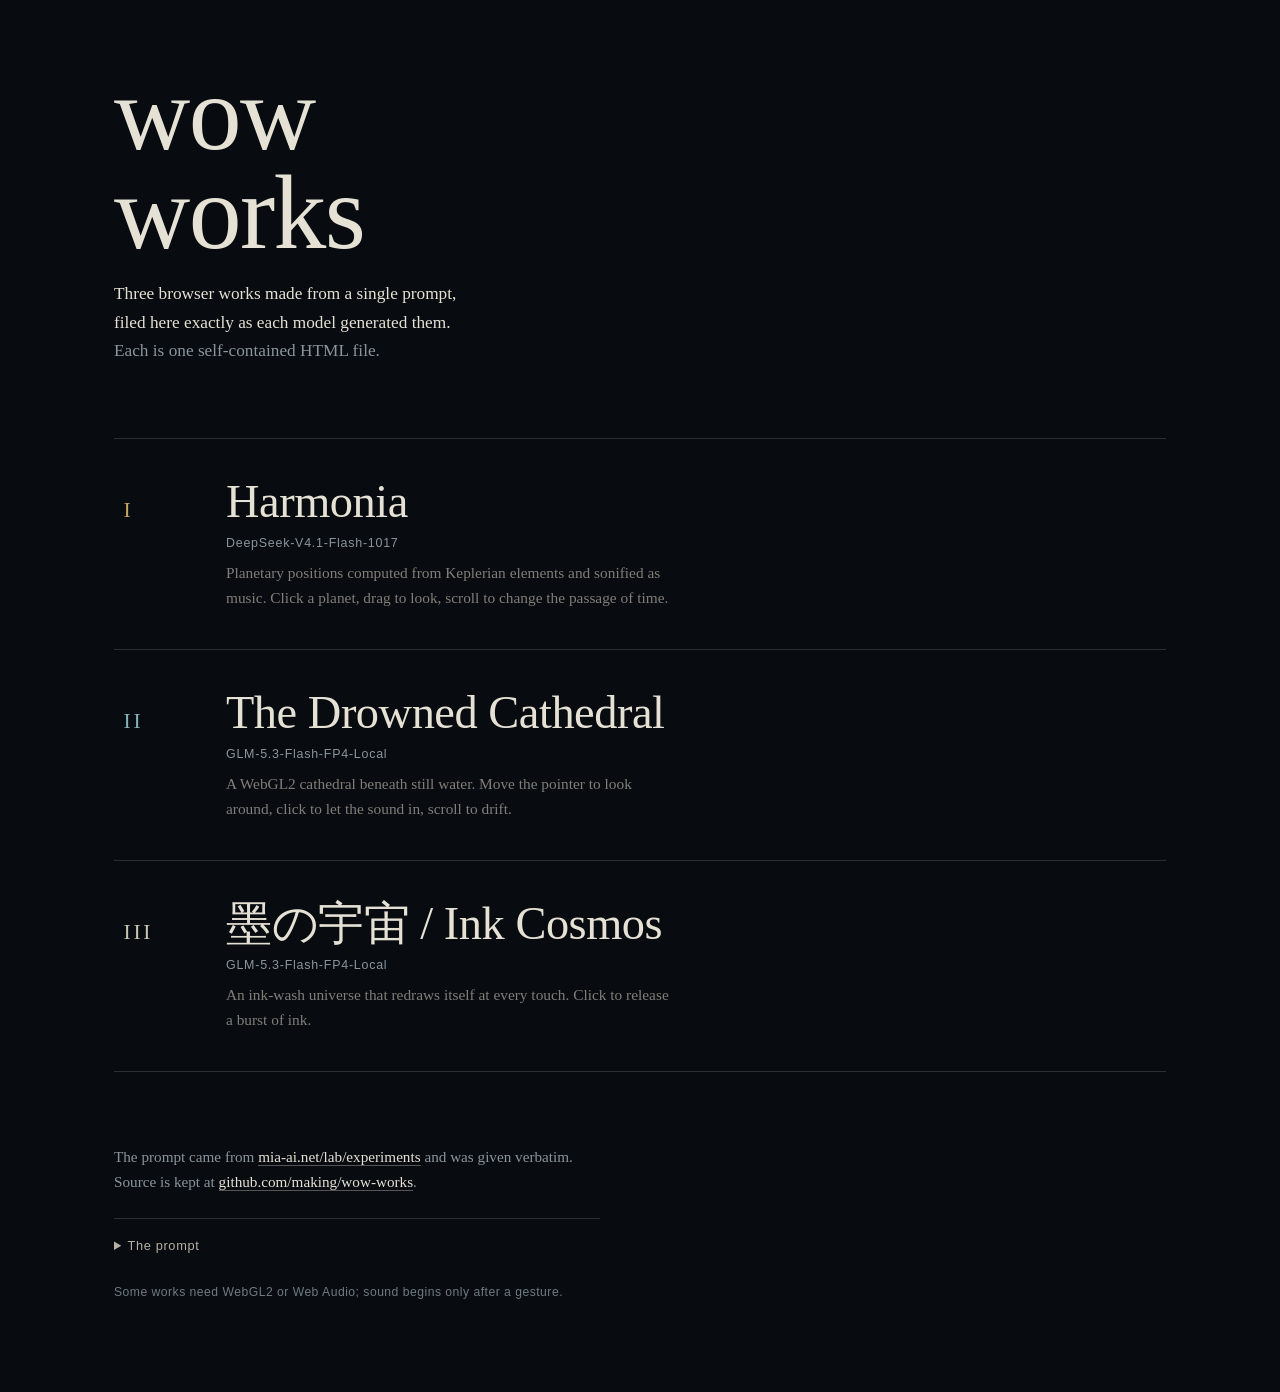
==== index.html @ 3332f5a8 "Publish works on GitHub Pages with a landing index Add a GitHub Actions workflow that deploys the re" ====
<!doctype html>
<html lang="en">
<head>
<meta charset="utf-8">
<meta name="viewport" content="width=device-width, initial-scale=1">
<meta name="color-scheme" content="dark">
<title>wow works</title>
<meta name="description" content="Three browser works made from one prompt, filed as they were generated.">
<style>
  :root{
    --field:#080c10;
    --paper:#e6e1d5;
    --muted:#8a949c;
    --rule:rgba(230,225,213,.16);
    --rule-strong:rgba(230,225,213,.34);
    --focus:#9dbcb6;
    --display:"Didot","Bodoni 72","Hoefler Text","Baskerville",Georgia,serif;
    --text:"Hoefler Text","Iowan Old Style",Palatino,"Book Antiqua",Georgia,serif;
    --meta:"Helvetica Neue",Helvetica,Arial,sans-serif;
  }
  *{box-sizing:border-box}
  html,body{margin:0;background:var(--field);color:var(--paper)}
  body{font-family:var(--text);-webkit-font-smoothing:antialiased;text-rendering:optimizeLegibility}
  .page{max-width:1180px;margin:0 auto;padding:clamp(1.5rem,5vw,4.5rem) clamp(1.25rem,5vw,4.5rem) clamp(2rem,6vw,5rem)}

  header{max-width:46ch}
  h1{
    font-family:var(--display);
    font-weight:400;
    font-size:clamp(2.9rem,8.5vw,6.6rem);
    line-height:.94;
    letter-spacing:-.015em;
    margin:0 0 1.1rem;
  }
  .lead{
    margin:0;
    font-size:clamp(1rem,1.35vw,1.18rem);
    line-height:1.65;
    color:var(--paper);
  }
  .lead em{font-style:italic}
  .lead span{color:var(--muted)}

  ol.works{list-style:none;margin:clamp(2.2rem,6vw,4.5rem) 0 0;padding:0;border-bottom:1px solid var(--rule)}
  ol.works li{border-top:1px solid var(--rule)}
  .work a{
    display:grid;
    grid-template-columns:clamp(2.6rem,6vw,5rem) minmax(0,1fr);
    align-items:baseline;
    gap:clamp(.6rem,2vw,1.6rem);
    padding:clamp(1.15rem,3.2vw,2.4rem) clamp(.2rem,1vw,.6rem);
    color:inherit;
    text-decoration:none;
    position:relative;
    transition:background-color 260ms ease;
  }
  .work a::before{
    content:"";
    position:absolute;
    inset:0 -.4rem;
    border-left:2px solid transparent;
    transition:border-color 260ms ease;
    pointer-events:none;
  }
  .work a:hover{background:rgba(230,225,213,.025)}
  .work a:hover::before,.work a:focus-visible::before{border-left-color:var(--mark)}
  .work a:focus-visible{outline:1px solid var(--focus);outline-offset:-1px}

  .numeral{
    font-family:var(--display);
    font-size:clamp(1rem,1.8vw,1.35rem);
    font-variant-numeric:lining-nums;
    letter-spacing:.12em;
    color:var(--mark);
    line-height:1;
  }
  .name{
    display:block;
    font-family:var(--display);
    font-weight:400;
    font-size:clamp(1.55rem,4.2vw,2.9rem);
    line-height:1.08;
    letter-spacing:-.01em;
  }
  .model{
    display:block;
    margin-top:.55rem;
    font-family:var(--meta);
    font-size:.78rem;
    letter-spacing:.06em;
    color:var(--muted);
  }
  .desc{
    display:block;
    max-width:58ch;
    margin-top:.7rem;
    font-size:clamp(.95rem,1.2vw,1.05rem);
    line-height:1.6;
    color:#cfcabd;
    opacity:.6;
    transition:opacity 320ms ease;
  }
  .work a:hover .desc,.work a:focus-visible .desc{opacity:1}

  footer{
    margin-top:clamp(2.5rem,6vw,4.5rem);
    max-width:64ch;
    color:var(--muted);
    font-size:.95rem;
    line-height:1.7;
  }
  footer a{color:var(--paper);text-decoration:none;border-bottom:1px solid var(--rule-strong)}
  footer a:hover,footer a:focus-visible{border-bottom-color:var(--focus)}
  footer a:focus-visible{outline:1px solid var(--focus);outline-offset:3px}
  details{margin-top:1.4rem;border-top:1px solid var(--rule);padding-top:1rem}
  summary{cursor:pointer;font-family:var(--meta);font-size:.8rem;letter-spacing:.05em;color:#b6b1a4}
  summary:focus-visible{outline:1px solid var(--focus);outline-offset:3px}
  blockquote{
    margin:1rem 0 0;
    padding-left:1rem;
    border-left:1px solid var(--rule);
    font-style:italic;
    white-space:pre-line;
    color:#b9b4a7;
  }
  .fine{margin-top:1.6rem;font-family:var(--meta);font-size:.76rem;letter-spacing:.04em;color:#6f7a82}

  @media (prefers-reduced-motion:reduce){
    .work a,.desc,.work a::before{transition:none}
    .desc{transform:none}
  }
</style>
</head>
<body>
<div class="page">
  <header>
    <h1>wow works</h1>
    <p class="lead">Three browser works made from a single prompt, filed here exactly as each model generated them. <span>Each is one self-contained HTML file.</span></p>
  </header>

  <ol class="works">
    <li class="work" style="--mark:#c9a35f">
      <a href="DeepSeek-V4.1-Flash-1017/harmonia/">
        <span class="numeral" aria-hidden="true">I</span>
        <span>
          <span class="name">Harmonia</span>
          <span class="model">DeepSeek-V4.1-Flash-1017</span>
          <span class="desc">Planetary positions computed from Keplerian elements and sonified as music. Click a planet, drag to look, scroll to change the passage of time.</span>
        </span>
      </a>
    </li>
    <li class="work" style="--mark:#82b3b8">
      <a href="GLM-5.3-Flash-FP4-Local/abyss-cathedral/">
        <span class="numeral" aria-hidden="true">II</span>
        <span>
          <span class="name">The Drowned Cathedral</span>
          <span class="model">GLM-5.3-Flash-FP4-Local</span>
          <span class="desc">A WebGL2 cathedral beneath still water. Move the pointer to look around, click to let the sound in, scroll to drift.</span>
        </span>
      </a>
    </li>
    <li class="work" style="--mark:#c9c3b6">
      <a href="GLM-5.3-Flash-FP4-Local/ink-cosmos/">
        <span class="numeral" aria-hidden="true">III</span>
        <span>
          <span class="name">墨の宇宙 / Ink Cosmos</span>
          <span class="model">GLM-5.3-Flash-FP4-Local</span>
          <span class="desc">An ink-wash universe that redraws itself at every touch. Click to release a burst of ink.</span>
        </span>
      </a>
    </li>
  </ol>

  <footer>
    <p>The prompt came from <a href="https://mia-ai.net/lab/experiments">mia-ai.net/lab/experiments</a> and was given verbatim. Source is kept at <a href="https://github.com/making/wow-works">github.com/making/wow-works</a>.</p>
    <details>
      <summary>The prompt</summary>
      <blockquote>Build me something when people see it, they will say "Wow". Must be immersive, when people see it, they will be stunned by what they see.

This can be a video, or anything else you can think of.

Be creative. Go wild. Dig deep.

No AI slop. Something unique, think outside of the box. Think big. Think amazing. Something no other model done before.

Be proud. Show your best. Don't disappoint.</blockquote>
    </details>
    <p class="fine">Some works need WebGL2 or Web Audio; sound begins only after a gesture.</p>
  </footer>
</div>
</body>
</html>
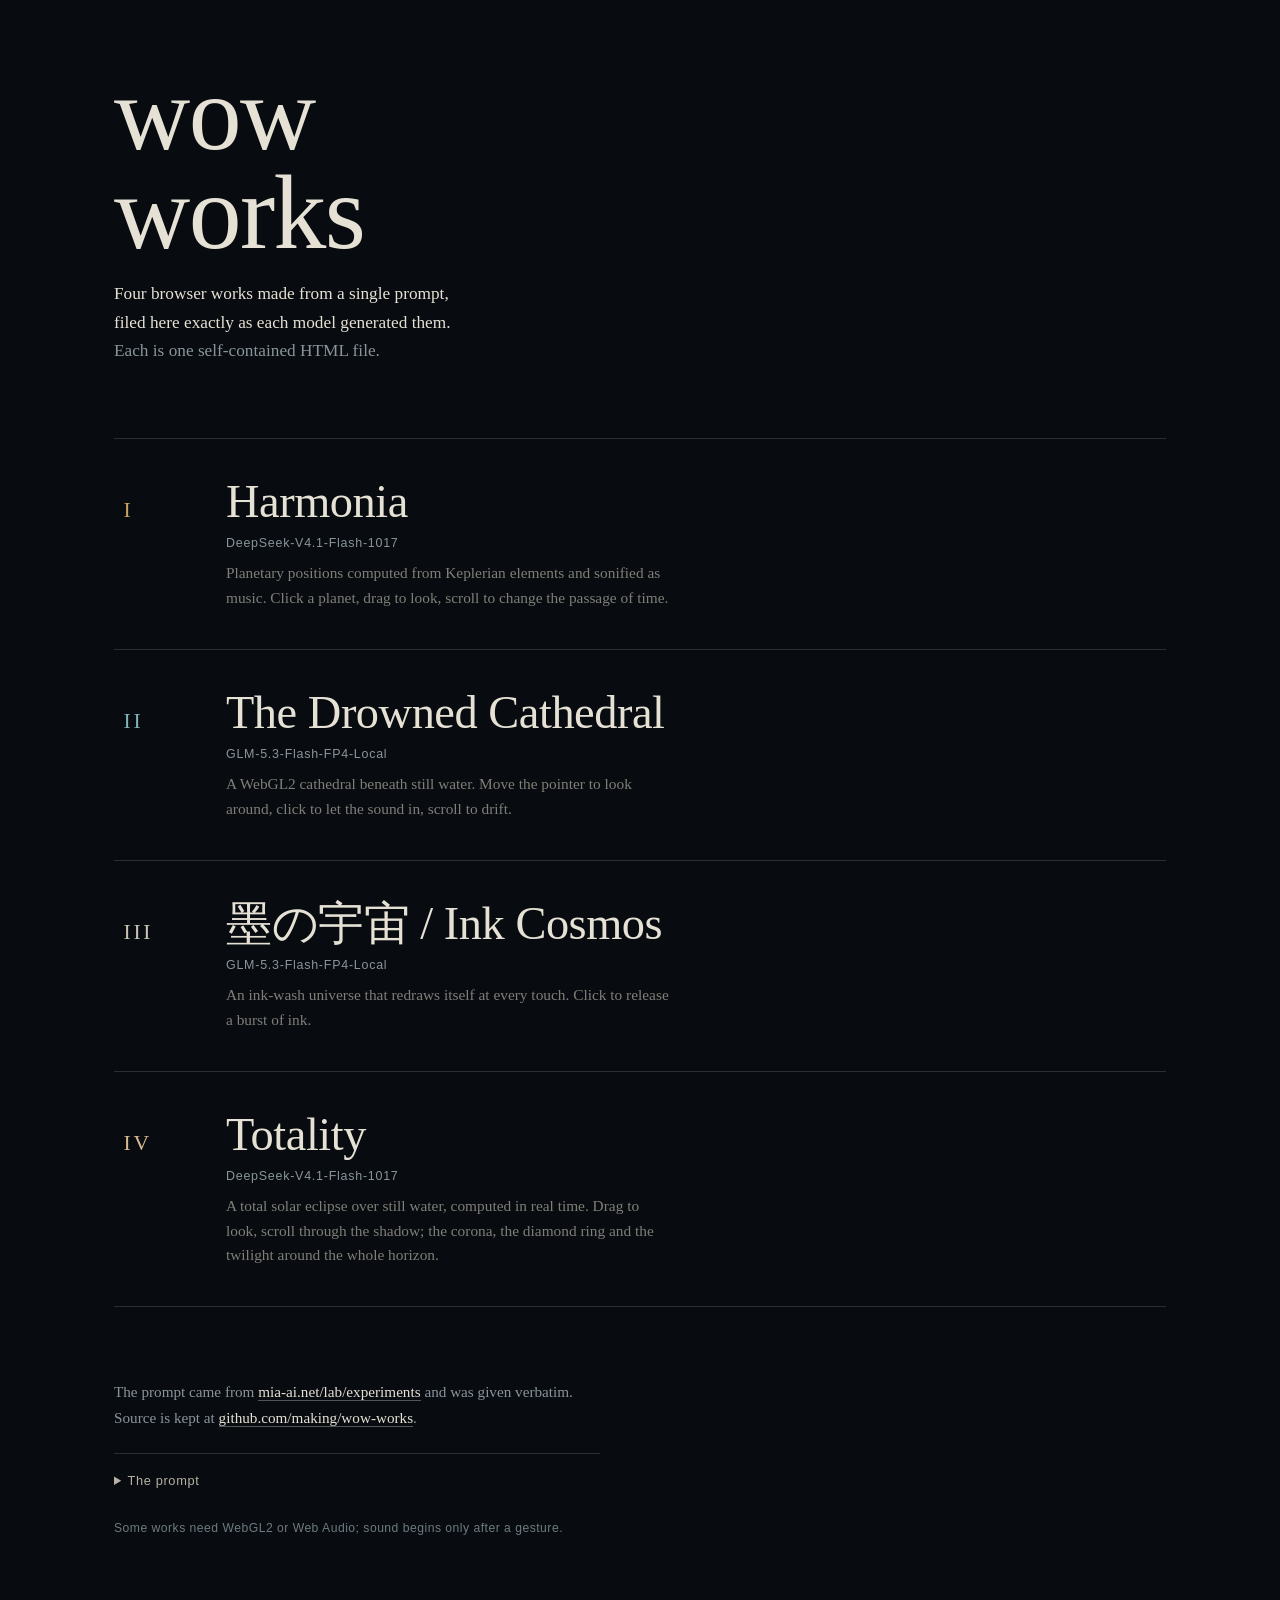
==== commit a65c5d15: "Add Totality: a composed total eclipse over still water A single-file WebGL2 work. The eclipse is co" ====
--- a/index.html
+++ b/index.html
@@ -5,7 +5,7 @@
 <meta name="viewport" content="width=device-width, initial-scale=1">
 <meta name="color-scheme" content="dark">
 <title>wow works</title>
-<meta name="description" content="Three browser works made from one prompt, filed as they were generated.">
+<meta name="description" content="Four browser works made from one prompt, filed as they were generated.">
 <style>
   :root{
     --field:#080c10;
@@ -135,7 +135,7 @@
 <div class="page">
   <header>
     <h1>wow works</h1>
-    <p class="lead">Three browser works made from a single prompt, filed here exactly as each model generated them. <span>Each is one self-contained HTML file.</span></p>
+    <p class="lead">Four browser works made from a single prompt, filed here exactly as each model generated them. <span>Each is one self-contained HTML file.</span></p>
   </header>
 
   <ol class="works">
@@ -166,6 +166,16 @@
           <span class="name">墨の宇宙 / Ink Cosmos</span>
           <span class="model">GLM-5.3-Flash-FP4-Local</span>
           <span class="desc">An ink-wash universe that redraws itself at every touch. Click to release a burst of ink.</span>
+        </span>
+      </a>
+    </li>
+    <li class="work" style="--mark:#d9b98f">
+      <a href="DeepSeek-V4.1-Flash-1017/totality/">
+        <span class="numeral" aria-hidden="true">IV</span>
+        <span>
+          <span class="name">Totality</span>
+          <span class="model">DeepSeek-V4.1-Flash-1017</span>
+          <span class="desc">A total solar eclipse over still water, computed in real time. Drag to look, scroll through the shadow; the corona, the diamond ring and the twilight around the whole horizon.</span>
         </span>
       </a>
     </li>
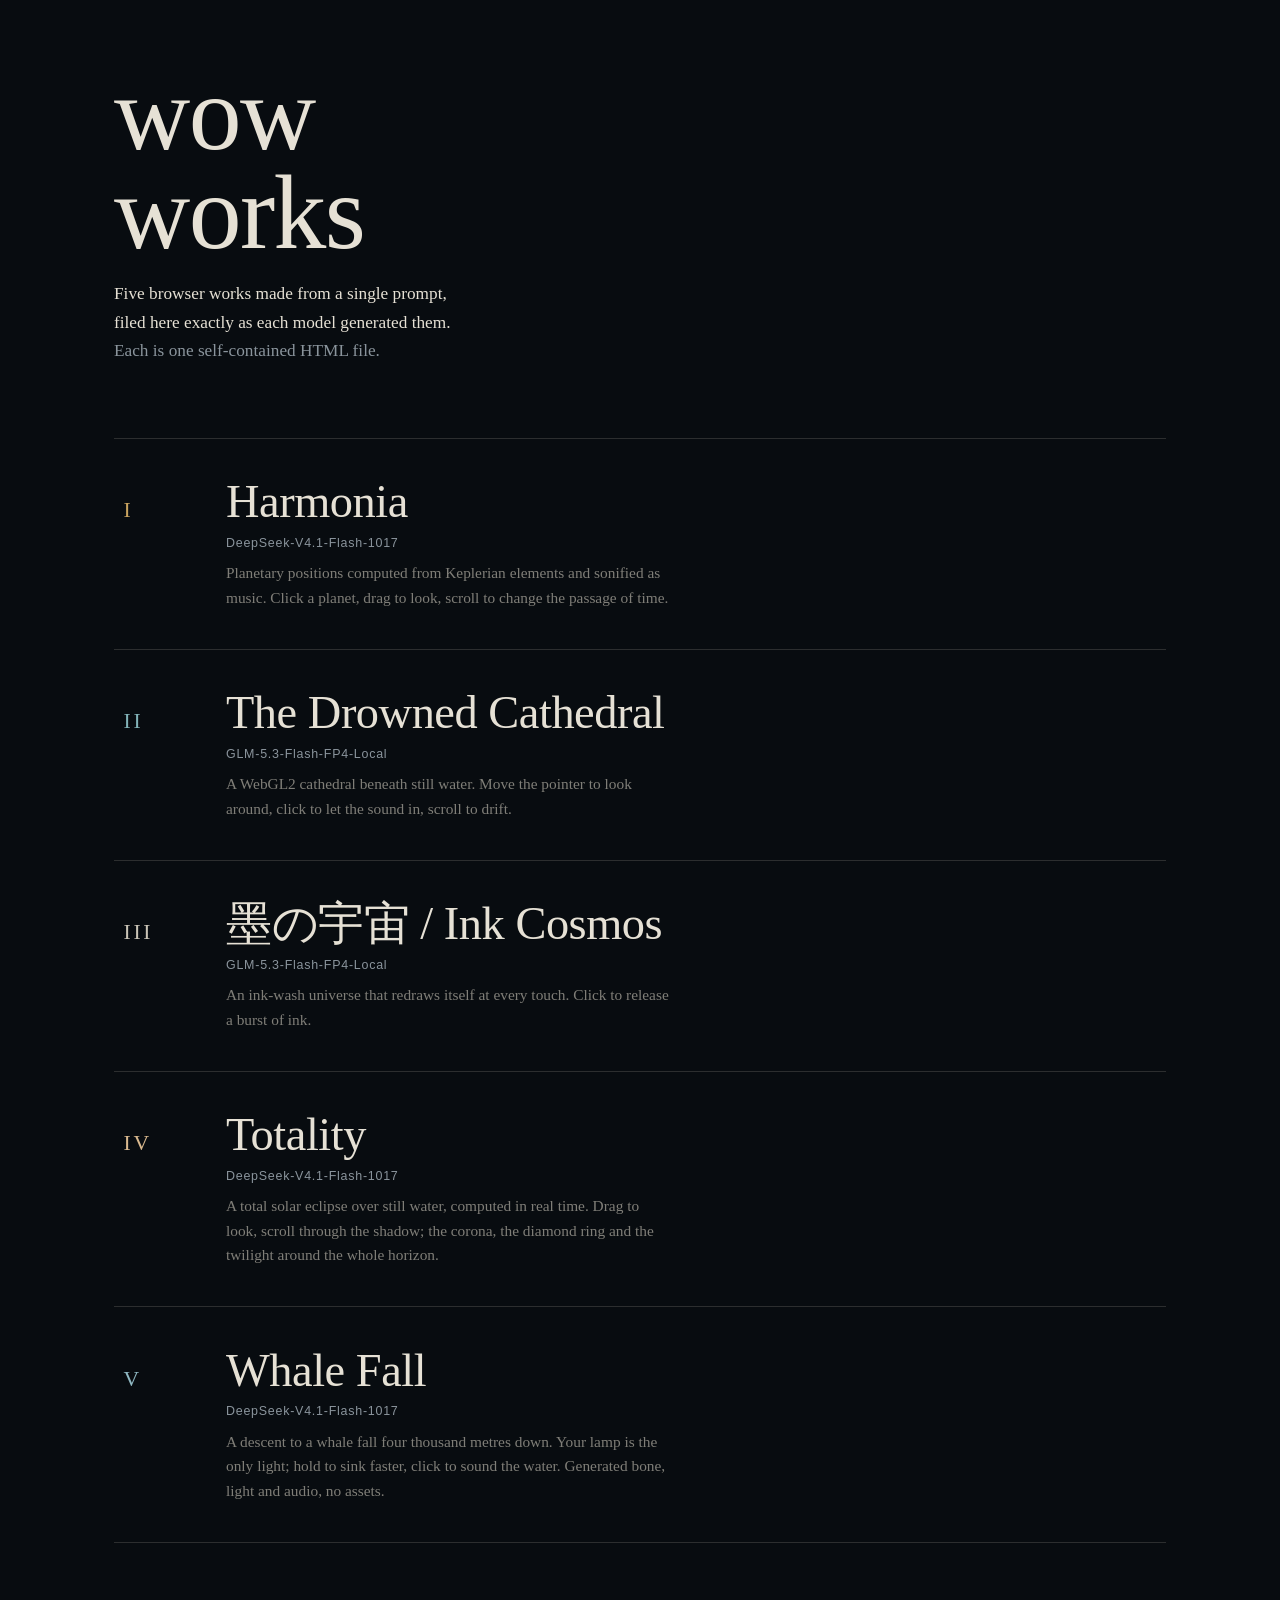
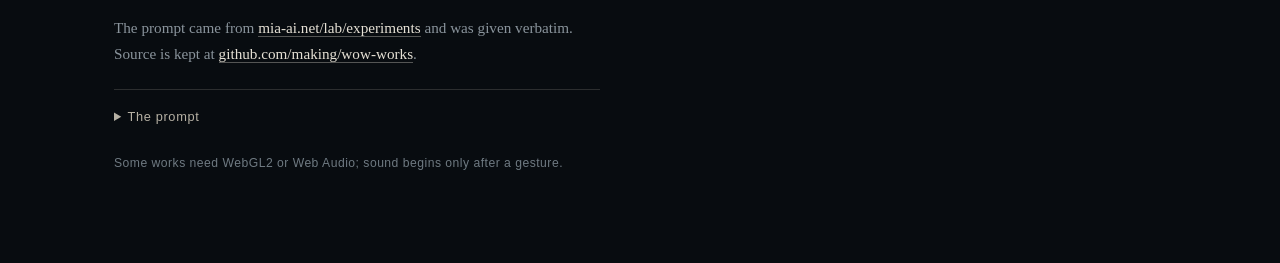
==== commit d832e0f4: "Add Whale Fall: a descent to a whale fall at 4,000 m An interactive requiem built as a single self-c" ====
--- a/index.html
+++ b/index.html
@@ -135,7 +135,7 @@
 <div class="page">
   <header>
     <h1>wow works</h1>
-    <p class="lead">Four browser works made from a single prompt, filed here exactly as each model generated them. <span>Each is one self-contained HTML file.</span></p>
+    <p class="lead">Five browser works made from a single prompt, filed here exactly as each model generated them. <span>Each is one self-contained HTML file.</span></p>
   </header>
 
   <ol class="works">
@@ -176,6 +176,16 @@
           <span class="name">Totality</span>
           <span class="model">DeepSeek-V4.1-Flash-1017</span>
           <span class="desc">A total solar eclipse over still water, computed in real time. Drag to look, scroll through the shadow; the corona, the diamond ring and the twilight around the whole horizon.</span>
+        </span>
+      </a>
+    </li>
+    <li class="work" style="--mark:#8fb8c2">
+      <a href="DeepSeek-V4.1-Flash-1017/whale-fall/">
+        <span class="numeral" aria-hidden="true">V</span>
+        <span>
+          <span class="name">Whale Fall</span>
+          <span class="model">DeepSeek-V4.1-Flash-1017</span>
+          <span class="desc">A descent to a whale fall four thousand metres down. Your lamp is the only light; hold to sink faster, click to sound the water. Generated bone, light and audio, no assets.</span>
         </span>
       </a>
     </li>
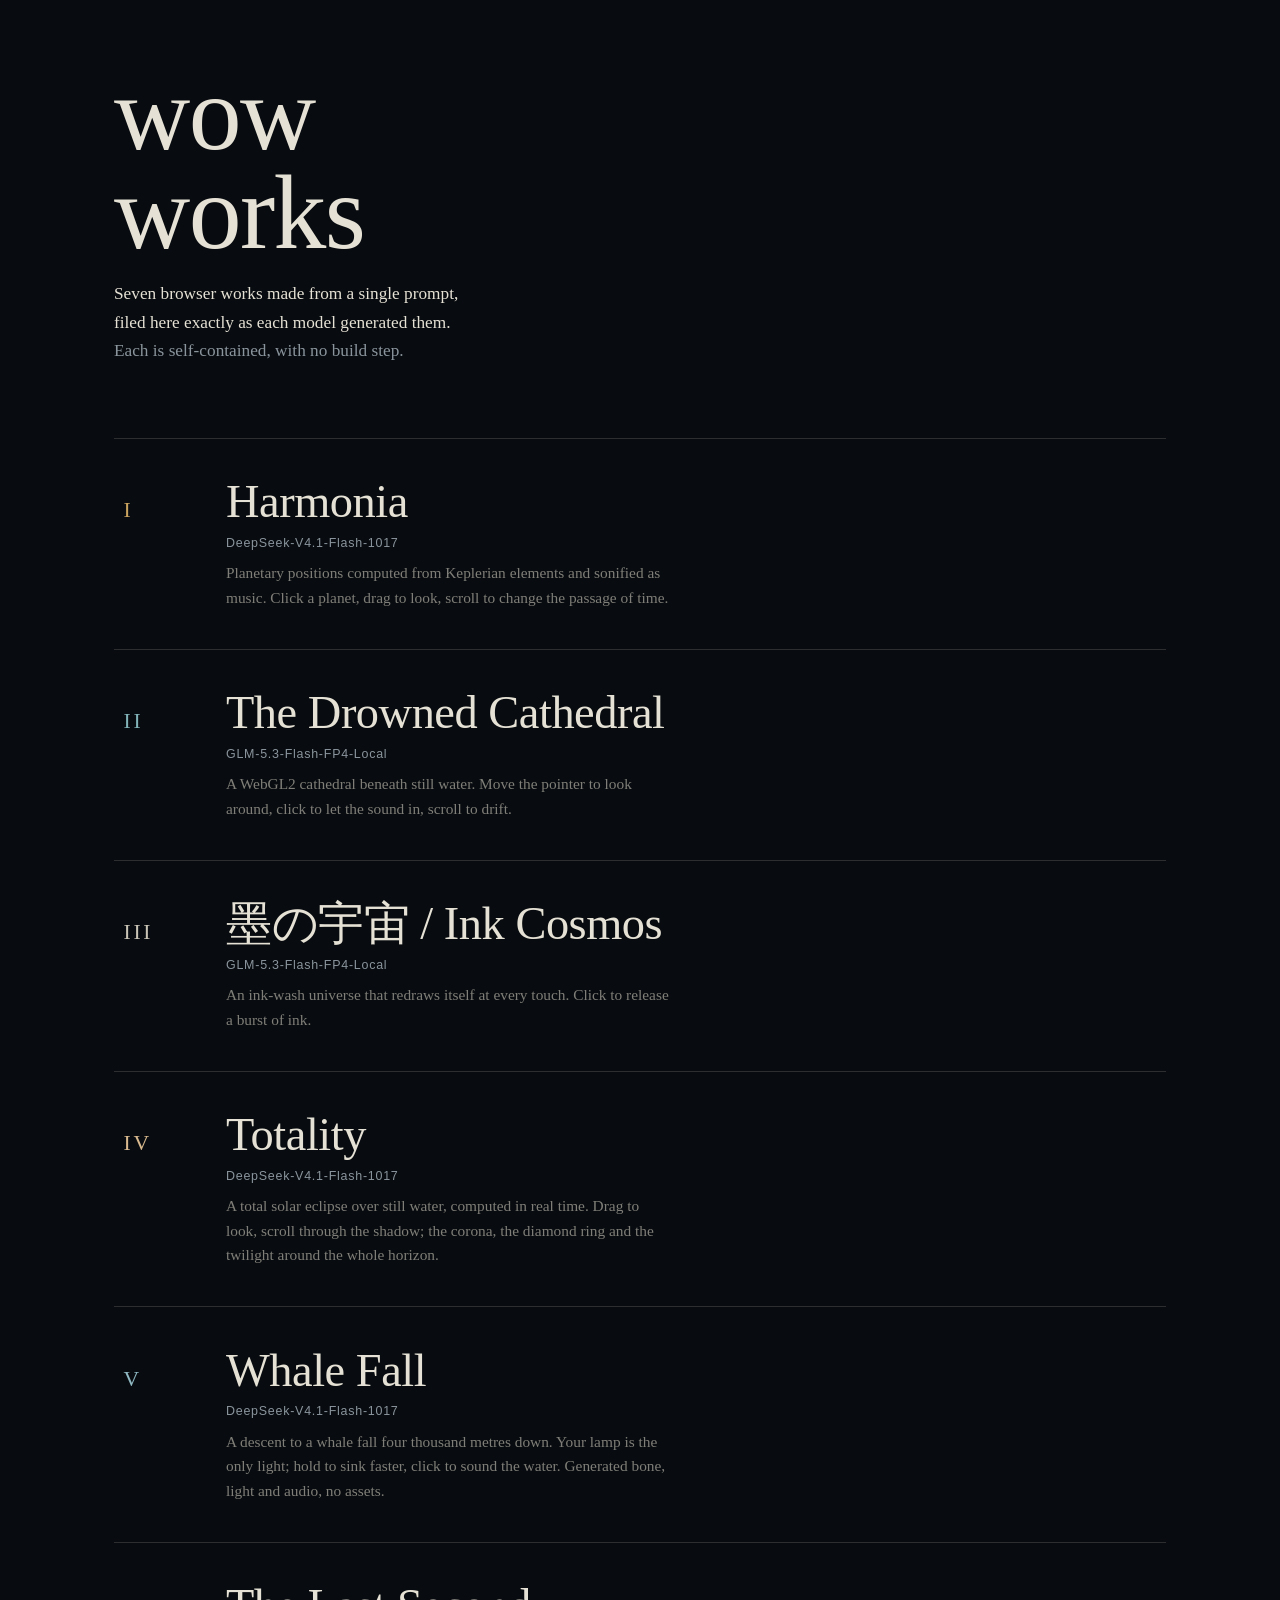
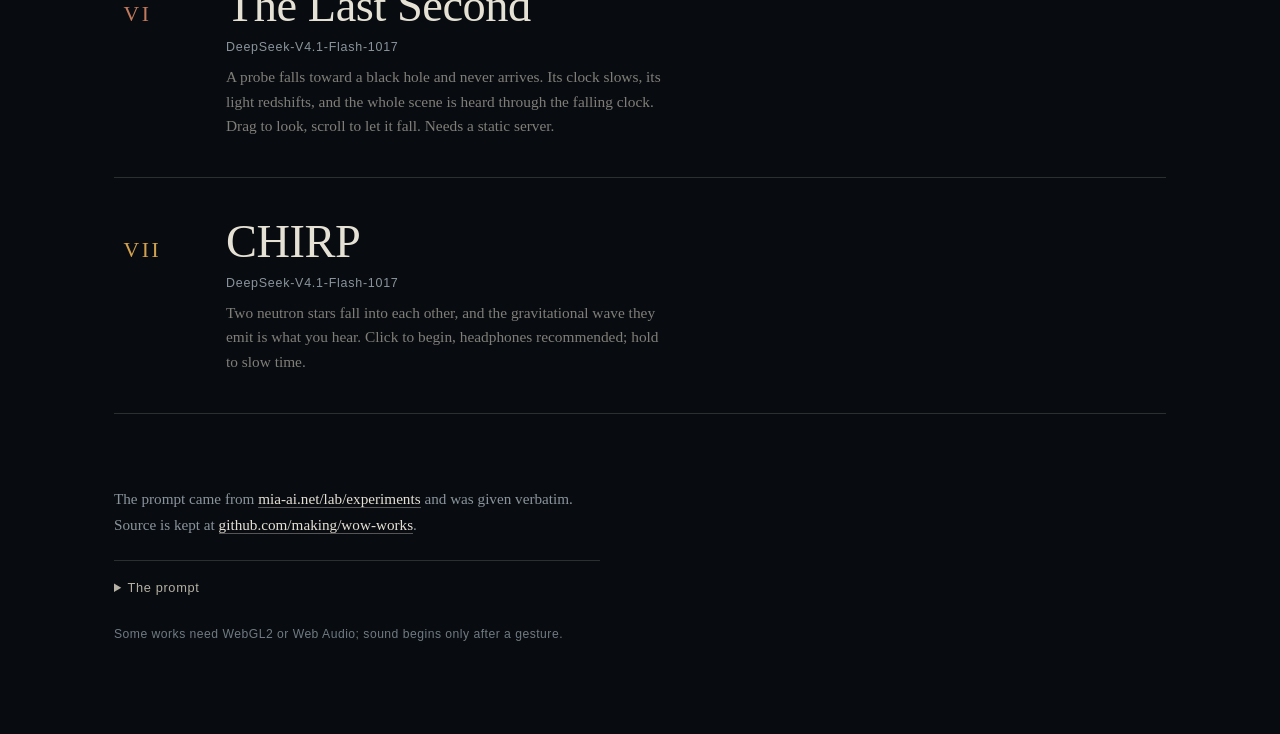
==== commit 134bbe3b: "Link CHIRP and The Last Second from the index Co-Authored-By: DeepSeek-V4.1-Flash-1017 <noreply@anth" ====
--- a/index.html
+++ b/index.html
@@ -5,7 +5,7 @@
 <meta name="viewport" content="width=device-width, initial-scale=1">
 <meta name="color-scheme" content="dark">
 <title>wow works</title>
-<meta name="description" content="Four browser works made from one prompt, filed as they were generated.">
+<meta name="description" content="Seven browser works made from one prompt, filed as they were generated.">
 <style>
   :root{
     --field:#080c10;
@@ -135,7 +135,7 @@
 <div class="page">
   <header>
     <h1>wow works</h1>
-    <p class="lead">Five browser works made from a single prompt, filed here exactly as each model generated them. <span>Each is one self-contained HTML file.</span></p>
+    <p class="lead">Seven browser works made from a single prompt, filed here exactly as each model generated them. <span>Each is self-contained, with no build step.</span></p>
   </header>
 
   <ol class="works">
@@ -186,6 +186,26 @@
           <span class="name">Whale Fall</span>
           <span class="model">DeepSeek-V4.1-Flash-1017</span>
           <span class="desc">A descent to a whale fall four thousand metres down. Your lamp is the only light; hold to sink faster, click to sound the water. Generated bone, light and audio, no assets.</span>
+        </span>
+      </a>
+    </li>
+    <li class="work" style="--mark:#c2795c">
+      <a href="DeepSeek-V4.1-Flash-1017/last-second/">
+        <span class="numeral" aria-hidden="true">VI</span>
+        <span>
+          <span class="name">The Last Second</span>
+          <span class="model">DeepSeek-V4.1-Flash-1017</span>
+          <span class="desc">A probe falls toward a black hole and never arrives. Its clock slows, its light redshifts, and the whole scene is heard through the falling clock. Drag to look, scroll to let it fall. Needs a static server.</span>
+        </span>
+      </a>
+    </li>
+    <li class="work" style="--mark:#d4a24c">
+      <a href="DeepSeek-V4.1-Flash-1017/chirp/">
+        <span class="numeral" aria-hidden="true">VII</span>
+        <span>
+          <span class="name">CHIRP</span>
+          <span class="model">DeepSeek-V4.1-Flash-1017</span>
+          <span class="desc">Two neutron stars fall into each other, and the gravitational wave they emit is what you hear. Click to begin, headphones recommended; hold to slow time.</span>
         </span>
       </a>
     </li>
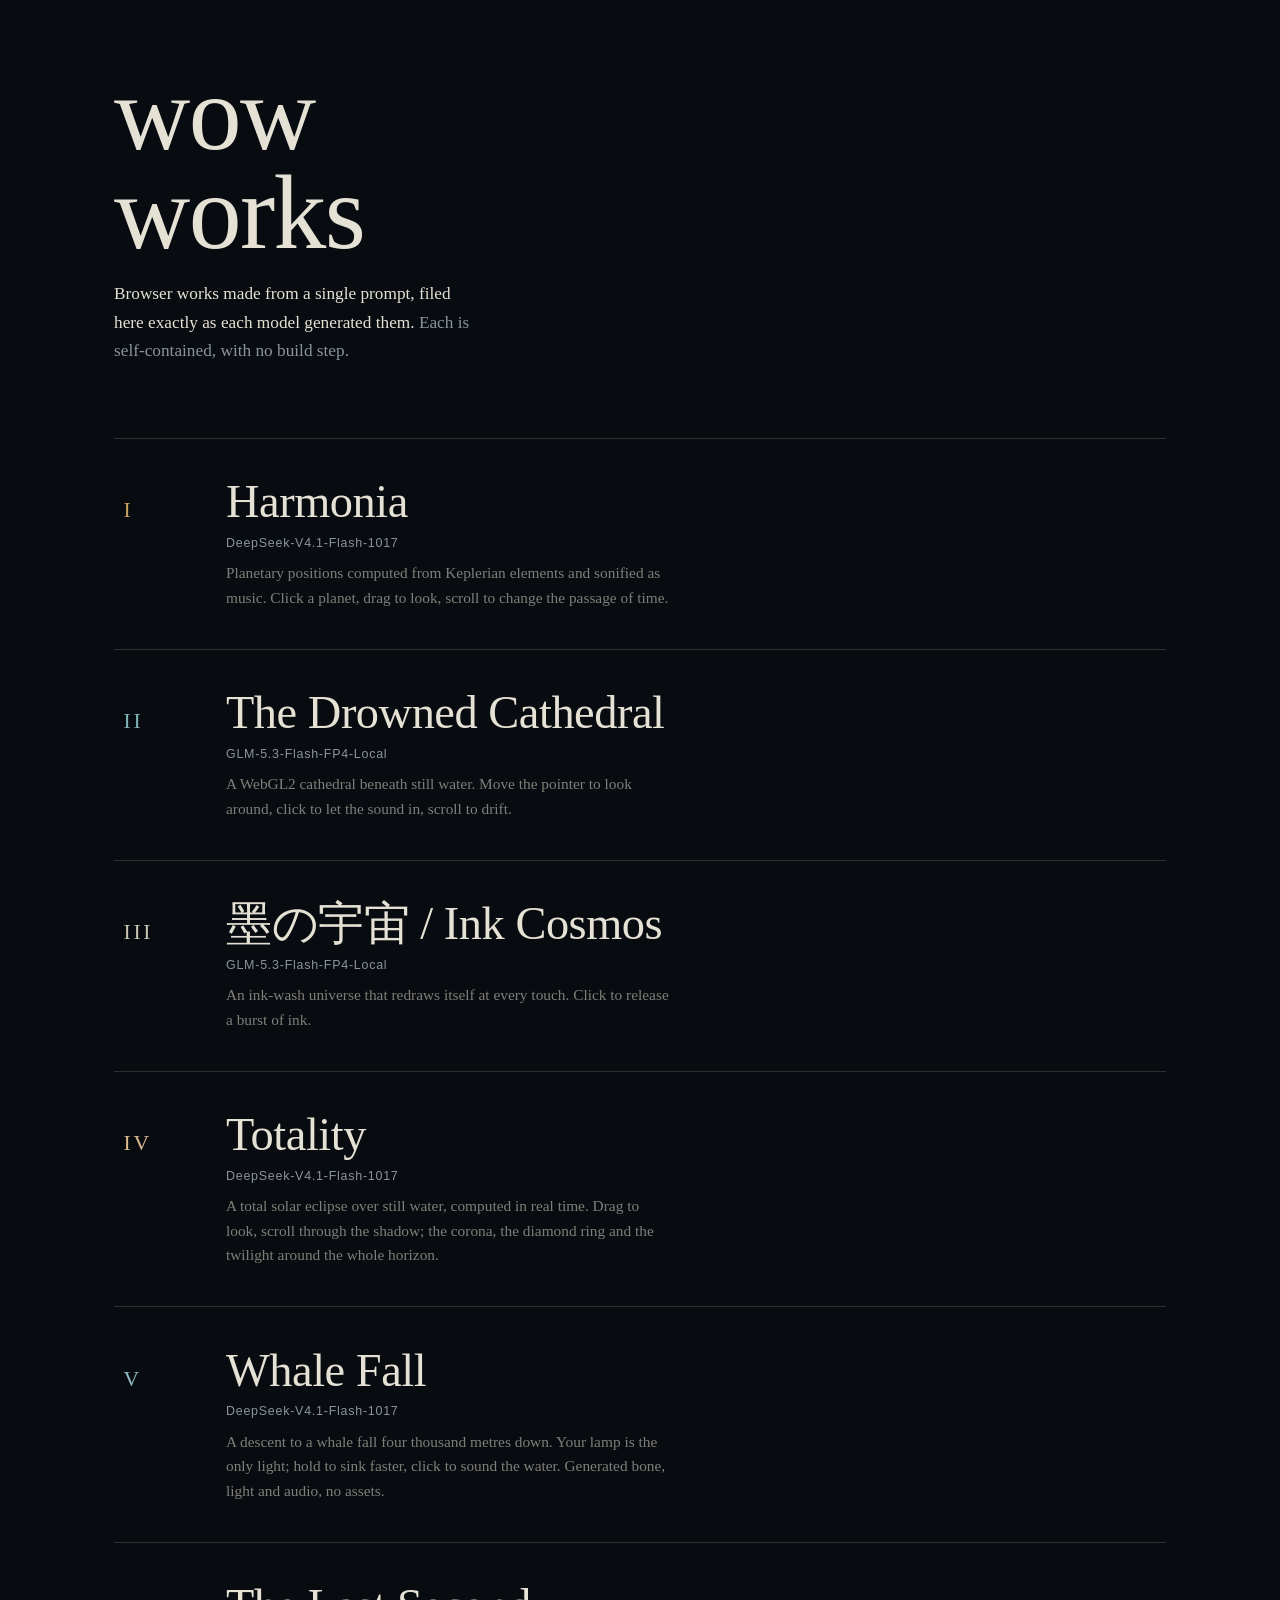
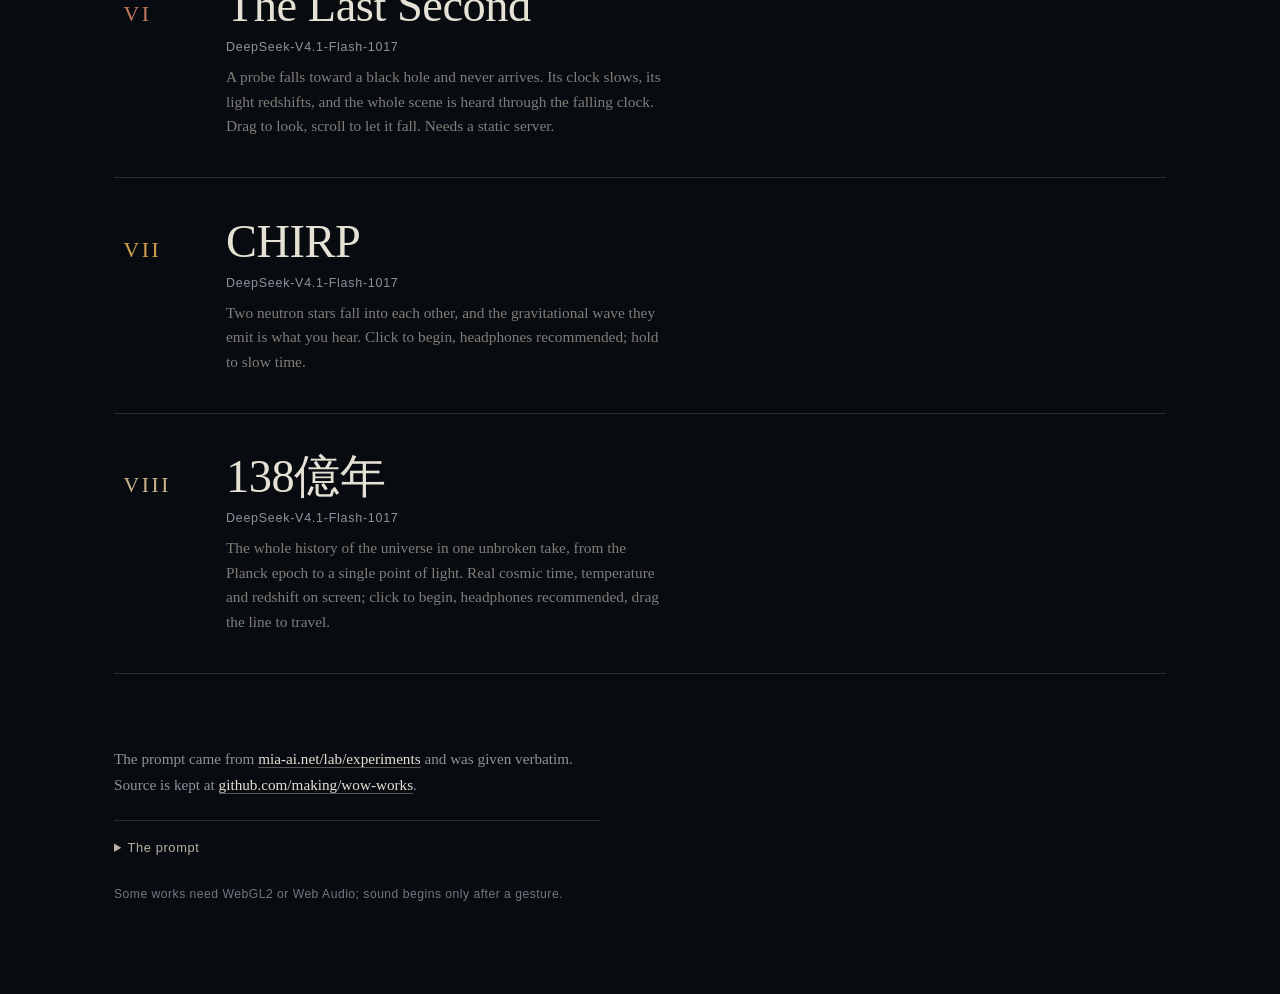
==== commit 68399dd1: "Add 138億年: the universe's history as one unbroken take A single continuous shot from the Planck epoc" ====
--- a/index.html
+++ b/index.html
@@ -5,7 +5,7 @@
 <meta name="viewport" content="width=device-width, initial-scale=1">
 <meta name="color-scheme" content="dark">
 <title>wow works</title>
-<meta name="description" content="Seven browser works made from one prompt, filed as they were generated.">
+<meta name="description" content="Browser works made from one prompt, filed as they were generated.">
 <style>
   :root{
     --field:#080c10;
@@ -135,7 +135,7 @@
 <div class="page">
   <header>
     <h1>wow works</h1>
-    <p class="lead">Seven browser works made from a single prompt, filed here exactly as each model generated them. <span>Each is self-contained, with no build step.</span></p>
+    <p class="lead">Browser works made from a single prompt, filed here exactly as each model generated them. <span>Each is self-contained, with no build step.</span></p>
   </header>
 
   <ol class="works">
@@ -206,6 +206,16 @@
           <span class="name">CHIRP</span>
           <span class="model">DeepSeek-V4.1-Flash-1017</span>
           <span class="desc">Two neutron stars fall into each other, and the gravitational wave they emit is what you hear. Click to begin, headphones recommended; hold to slow time.</span>
+        </span>
+      </a>
+    </li>
+    <li class="work" style="--mark:#c8b48a">
+      <a href="DeepSeek-V4.1-Flash-1017/deep-time/">
+        <span class="numeral" aria-hidden="true">VIII</span>
+        <span>
+          <span class="name">138億年</span>
+          <span class="model">DeepSeek-V4.1-Flash-1017</span>
+          <span class="desc">The whole history of the universe in one unbroken take, from the Planck epoch to a single point of light. Real cosmic time, temperature and redshift on screen; click to begin, headphones recommended, drag the line to travel.</span>
         </span>
       </a>
     </li>
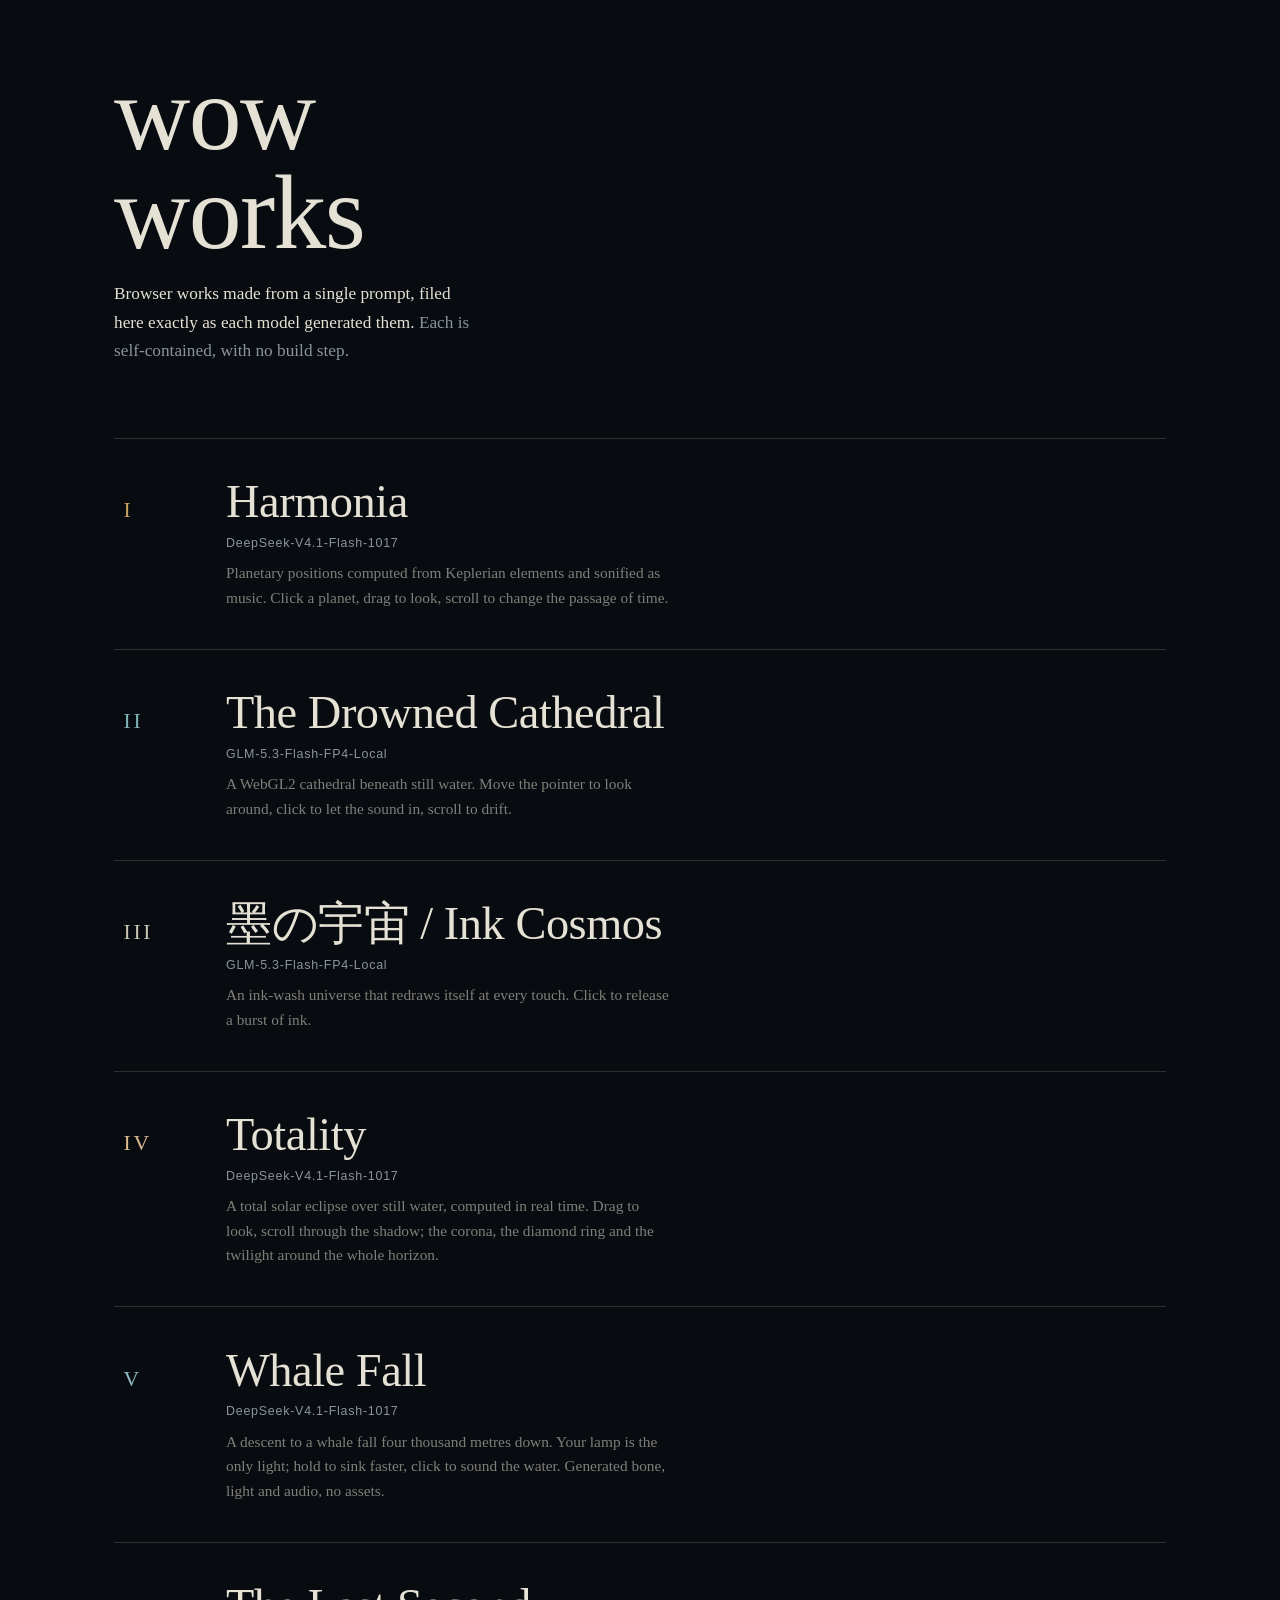
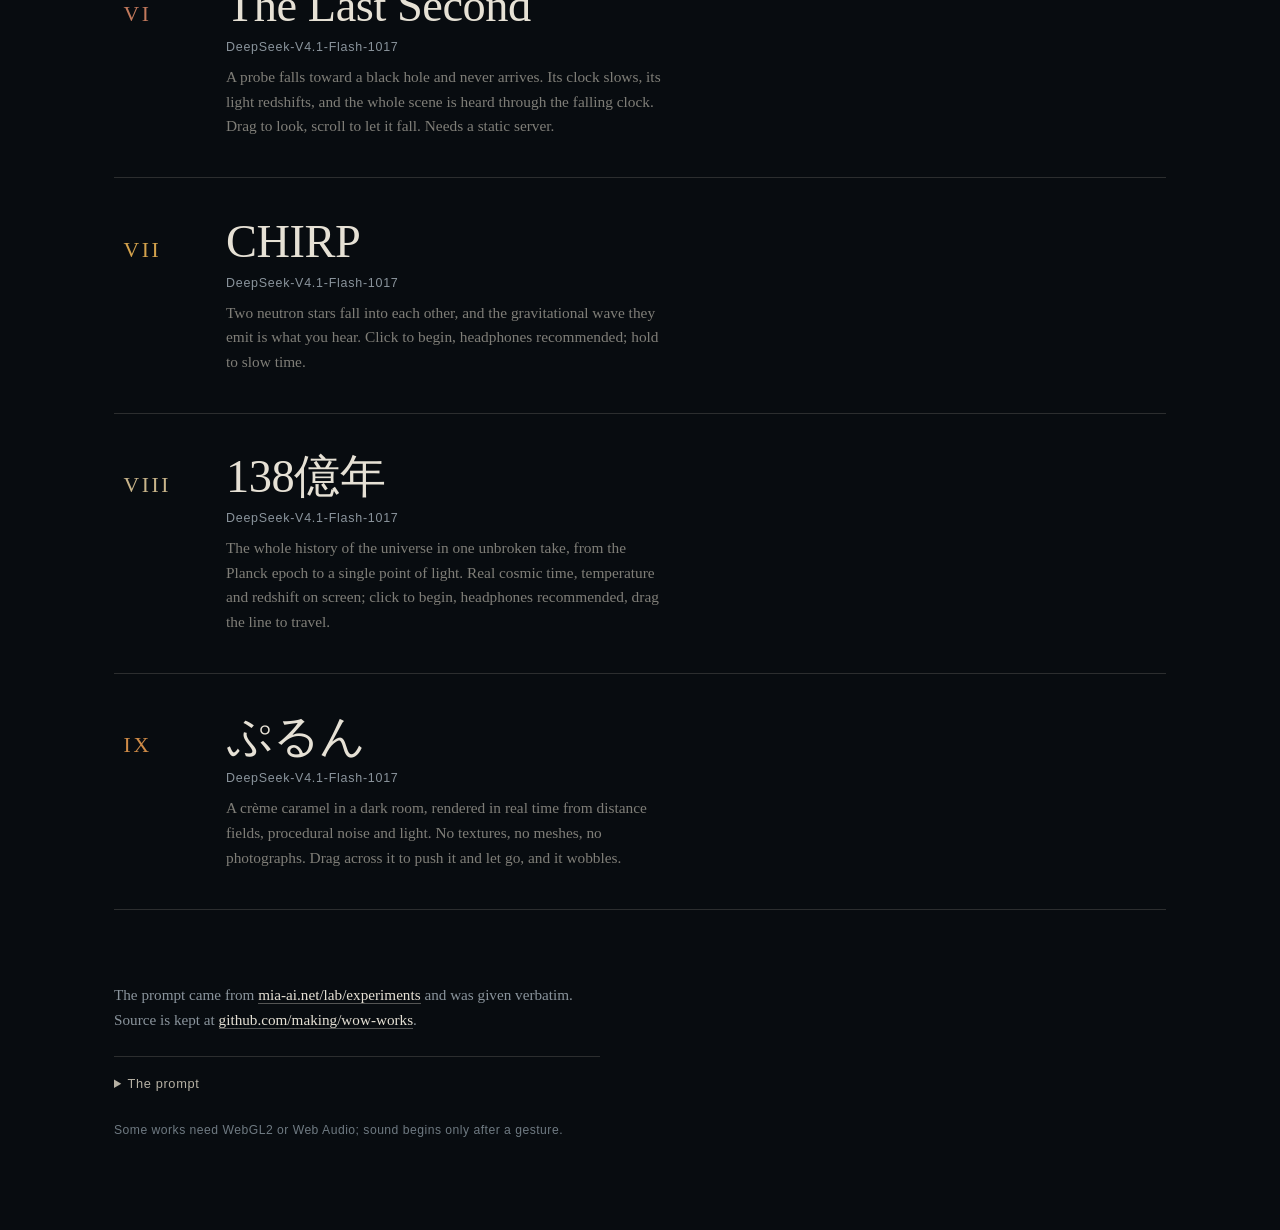
==== commit 5d53e442: "Add ぷるん: a crème caramel, modelled and lit in real time One distance-field scene marched per pixel: " ====
--- a/index.html
+++ b/index.html
@@ -219,6 +219,16 @@
         </span>
       </a>
     </li>
+    <li class="work" style="--mark:#cf8b47">
+      <a href="DeepSeek-V4.1-Flash-1017/purun/">
+        <span class="numeral" aria-hidden="true">IX</span>
+        <span>
+          <span class="name">ぷるん</span>
+          <span class="model">DeepSeek-V4.1-Flash-1017</span>
+          <span class="desc">A crème caramel in a dark room, rendered in real time from distance fields, procedural noise and light. No textures, no meshes, no photographs. Drag across it to push it and let go, and it wobbles.</span>
+        </span>
+      </a>
+    </li>
   </ol>
 
   <footer>
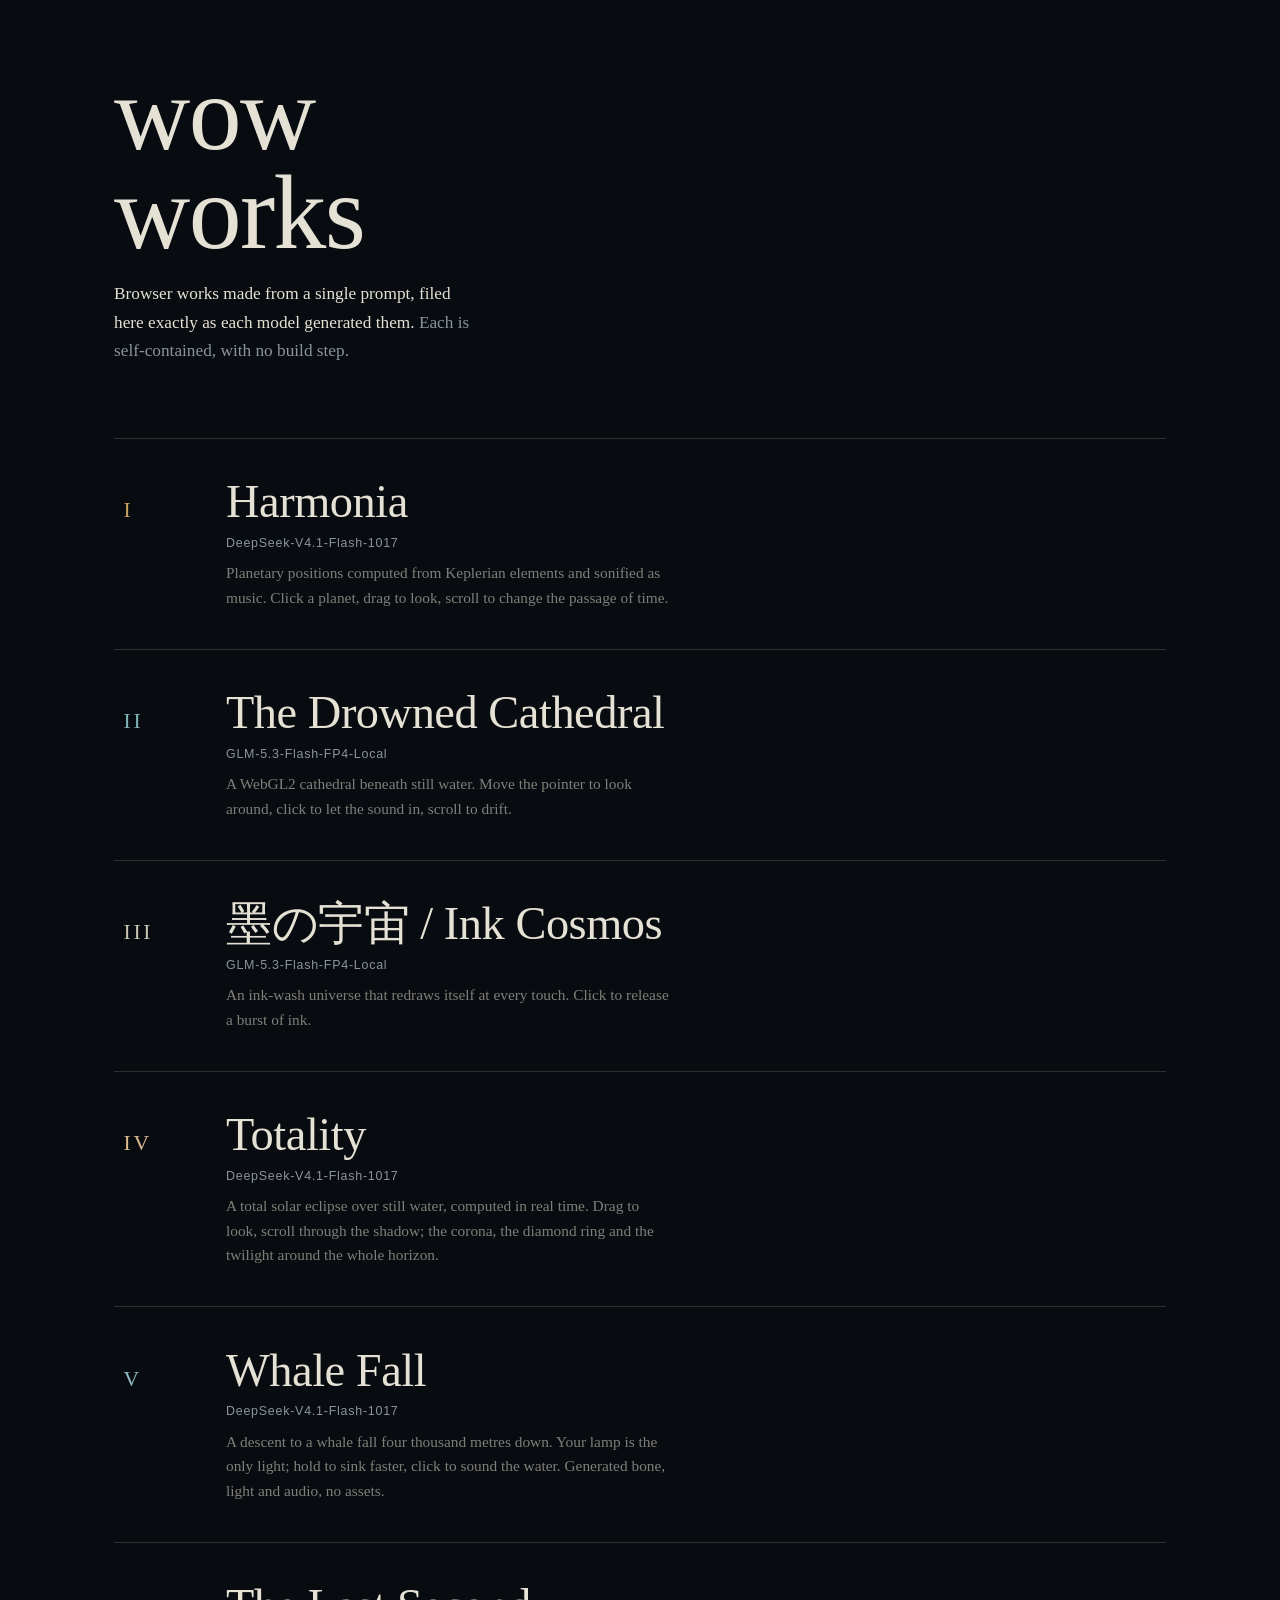
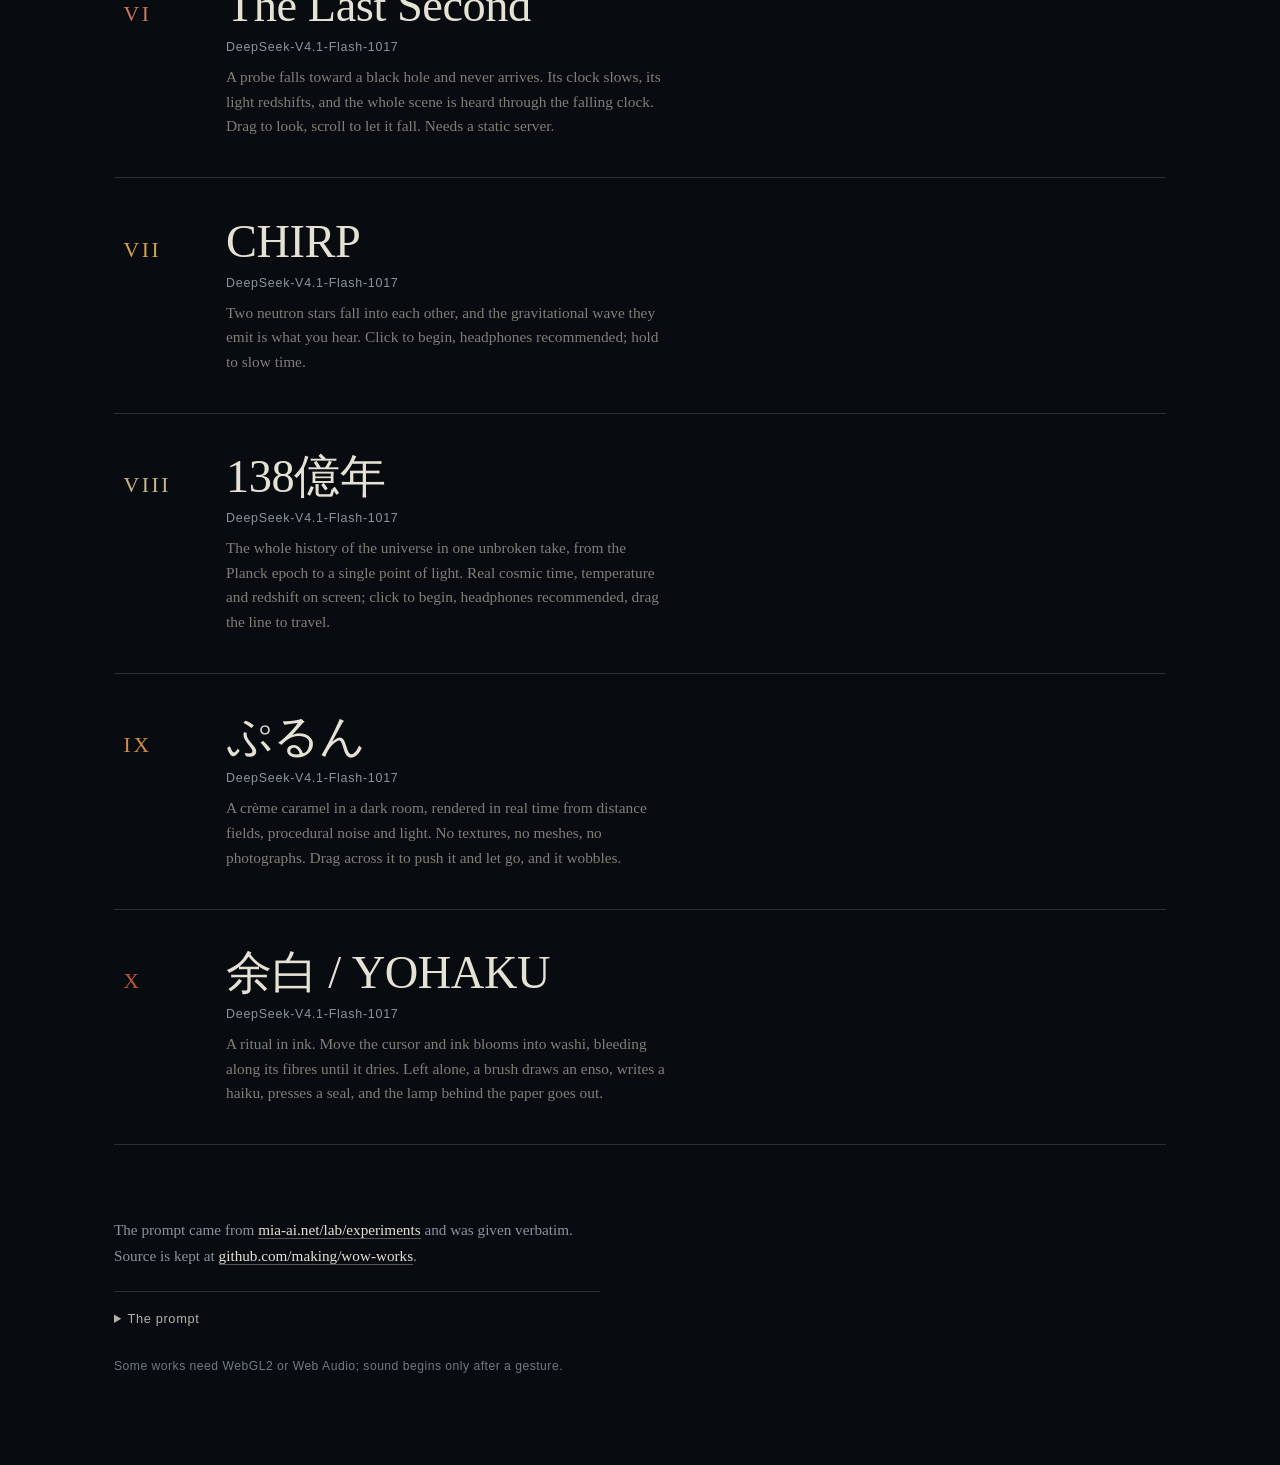
==== commit e092d5b1: "Add 余白: a ritual in ink, painted in real time Real-time fluid ink on procedural washi: the brush ble" ====
--- a/index.html
+++ b/index.html
@@ -229,6 +229,16 @@
         </span>
       </a>
     </li>
+    <li class="work" style="--mark:#b8543a">
+      <a href="DeepSeek-V4.1-Flash-1017/yohaku/">
+        <span class="numeral" aria-hidden="true">X</span>
+        <span>
+          <span class="name">余白 / YOHAKU</span>
+          <span class="model">DeepSeek-V4.1-Flash-1017</span>
+          <span class="desc">A ritual in ink. Move the cursor and ink blooms into washi, bleeding along its fibres until it dries. Left alone, a brush draws an enso, writes a haiku, presses a seal, and the lamp behind the paper goes out.</span>
+        </span>
+      </a>
+    </li>
   </ol>
 
   <footer>
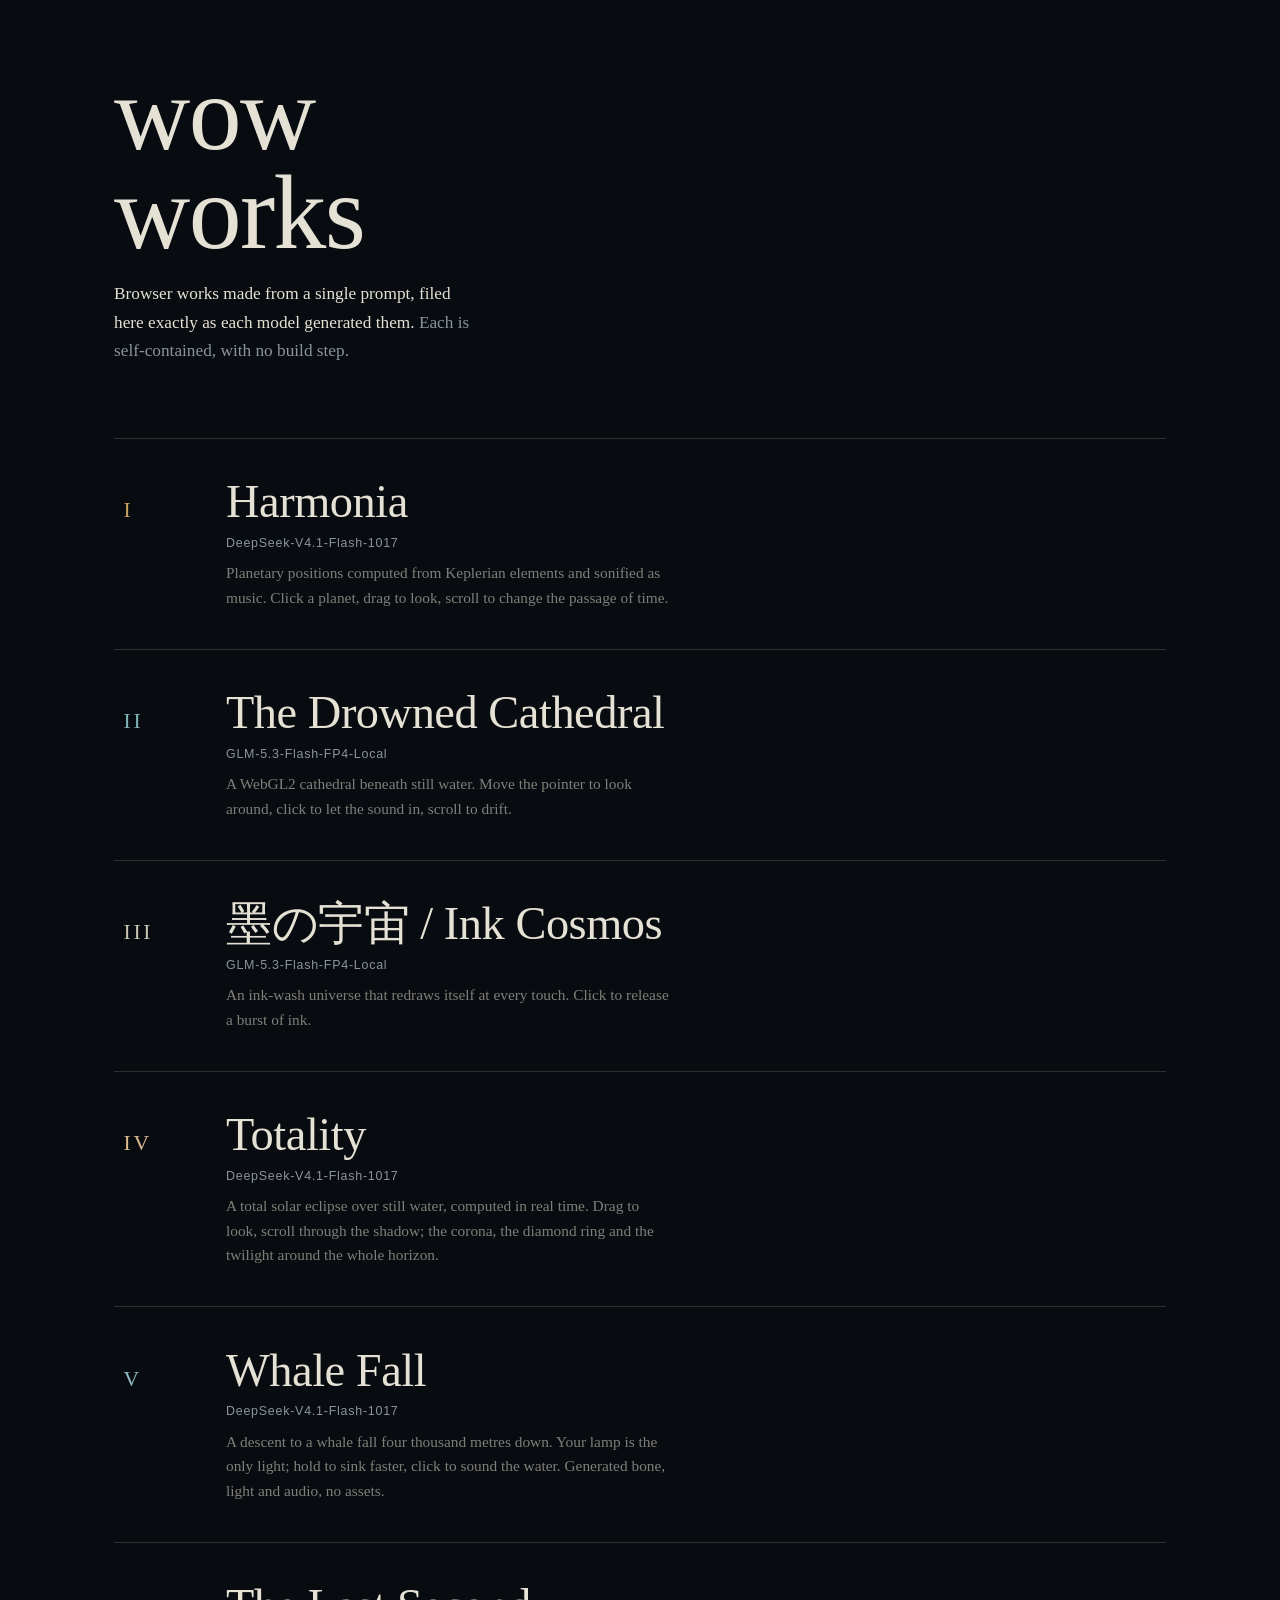
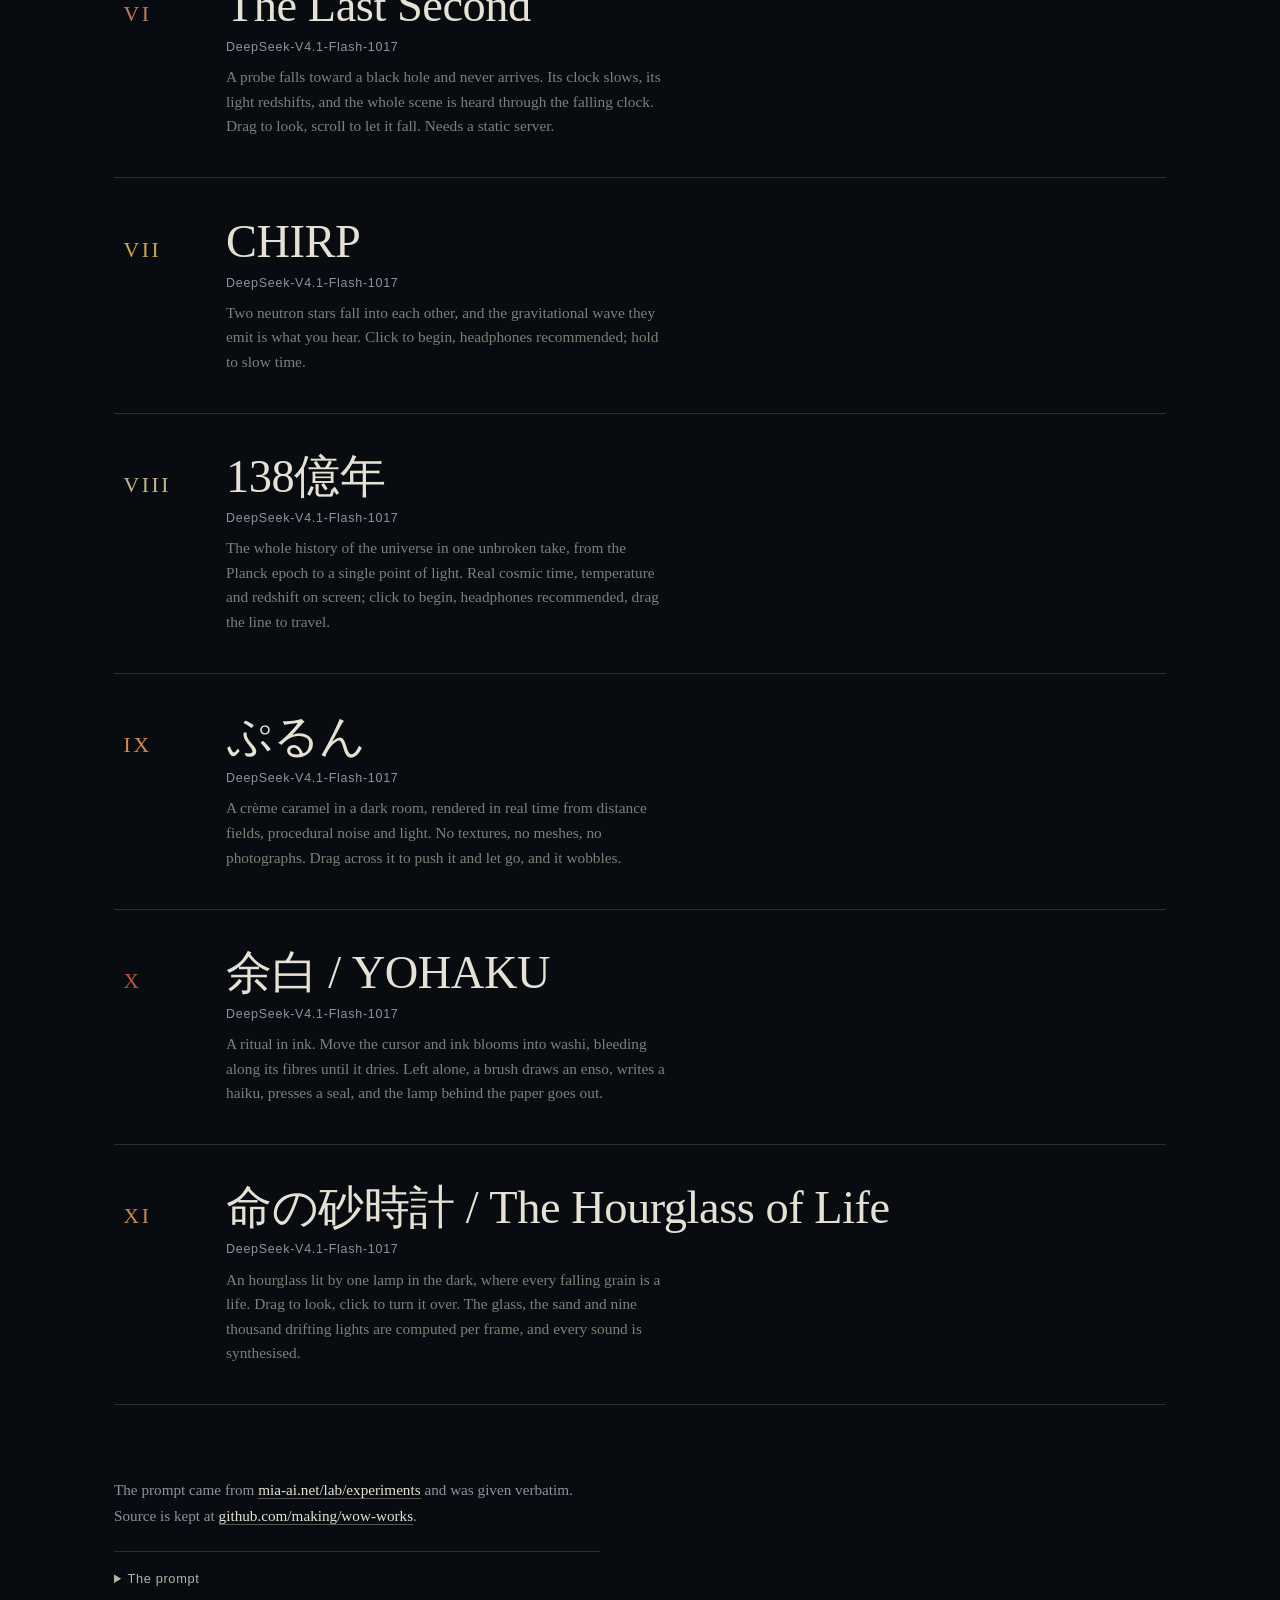
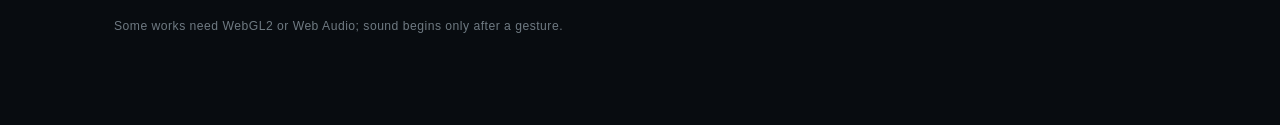
==== commit fe9433fb: "Add 命の砂時計: an hourglass in which every grain is a life A real-time WebGL2 hourglass lit by a single " ====
--- a/index.html
+++ b/index.html
@@ -239,6 +239,16 @@
         </span>
       </a>
     </li>
+    <li class="work" style="--mark:#c98a46">
+      <a href="DeepSeek-V4.1-Flash-1017/inochi-no-sunadokei/">
+        <span class="numeral" aria-hidden="true">XI</span>
+        <span>
+          <span class="name">命の砂時計 / The Hourglass of Life</span>
+          <span class="model">DeepSeek-V4.1-Flash-1017</span>
+          <span class="desc">An hourglass lit by one lamp in the dark, where every falling grain is a life. Drag to look, click to turn it over. The glass, the sand and nine thousand drifting lights are computed per frame, and every sound is synthesised.</span>
+        </span>
+      </a>
+    </li>
   </ol>
 
   <footer>
